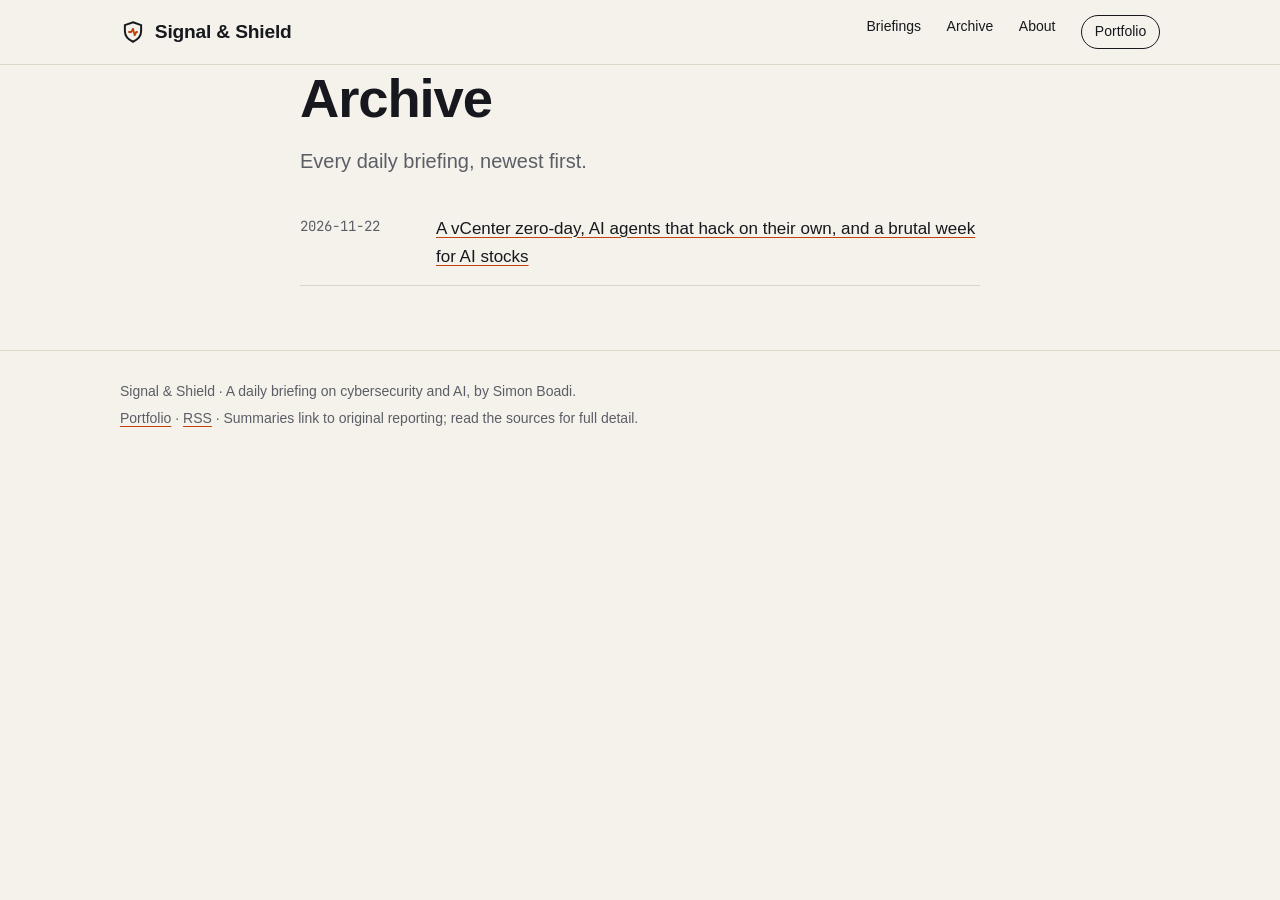
==== docs/archive.html @ eb157e17 "Launch Signal & Shield with first briefing Co-authored-by: Perplexity <noreply@perplexity.ai>" ====
<!doctype html>
<html lang="en">
<head>
<meta charset="utf-8">
<meta name="viewport" content="width=device-width, initial-scale=1">
<title>Archive | Signal &amp; Shield</title>
<meta name="description" content="All Signal &amp; Shield briefings.">
<link rel="canonical" href="https://l1ght41.github.io/cyber-ai-briefing/archive.html">
<meta property="og:title" content="Archive | Signal &amp; Shield">
<meta property="og:description" content="All Signal &amp; Shield briefings.">
<meta property="og:type" content="article">
<link rel="alternate" type="application/rss+xml" title="Signal & Shield" href="feed.xml">
<link rel="icon" href="data:image/svg+xml,%3Csvg xmlns='http://www.w3.org/2000/svg' viewBox='0 0 32 32'%3E%3Crect width='32' height='32' rx='6' fill='%2316181d'/%3E%3Cpath d='M16 6l8 3v6c0 5-3.4 8.8-8 11-4.6-2.2-8-6-8-11V9z' fill='none' stroke='%23e8590c' stroke-width='2.4'/%3E%3C/svg%3E">
<link rel="preconnect" href="https://api.fontshare.com">
<link href="https://api.fontshare.com/v2/css?f[]=cabinet-grotesk@500,700,800&f[]=satoshi@400,500,700&display=swap" rel="stylesheet">
<link href="https://fonts.googleapis.com/css2?family=JetBrains+Mono:wght@400;500&display=swap" rel="stylesheet">
<link rel="stylesheet" href="style.css">
</head>
<body>
<a class="skip" href="#main">Skip to content</a>
<header class="masthead">
  <div class="wrap masthead-row">
    <a class="brand" href="index.html" aria-label="Signal & Shield home">
      <svg viewBox="0 0 32 32" width="26" height="26" aria-hidden="true"><path d="M16 4l10 3.6v7.2c0 6-4.2 10.6-10 13.2C10.2 25.4 6 20.8 6 14.8V7.6z" fill="none" stroke="currentColor" stroke-width="2.4"/><path d="M11 16h3l2-4 2 8 2-4h1" fill="none" stroke="var(--accent)" stroke-width="2.2" stroke-linecap="round" stroke-linejoin="round"/></svg>
      <span>Signal & Shield</span>
    </a>
    <nav aria-label="Primary">
      <a href="index.html">Briefings</a>
      <a href="archive.html">Archive</a>
      <a href="about.html">About</a>
      <a class="nav-cta" href="https://simon-boadi-cybersecurity.pplx.app">Portfolio</a>
    </nav>
  </div>
</header>
<main id="main">
<div class="wrap narrow"><h1 class="post-title">Archive</h1><p class="lede">Every daily briefing, newest first.</p><ol class="archive"><li><time datetime="2026-11-22">2026-11-22</time><a href="posts/2026-11-22.html">A vCenter zero-day, AI agents that hack on their own, and a brutal week for AI stocks</a></li></ol></div>
</main>
<footer class="site-footer">
  <div class="wrap footer-row">
    <p>Signal & Shield &middot; A daily briefing on cybersecurity and AI, by Simon Boadi.</p>
    <p><a href="https://simon-boadi-cybersecurity.pplx.app">Portfolio</a> &middot; <a href="feed.xml">RSS</a> &middot; Summaries link to original reporting; read the sources for full detail.</p>
  </div>
</footer>
</body>
</html>
---- docs/style.css ----
:root {
  --bg: #f5f2eb;
  --surface: #fbfaf6;
  --ink: #16181d;
  --muted: #5b5e66;
  --line: #dcd6c9;
  --accent: #c2410c;
  --ai: #0f6b63;
  --font-display: 'Cabinet Grotesk', 'Helvetica Neue', sans-serif;
  --font-body: 'Satoshi', 'Helvetica Neue', sans-serif;
  --font-mono: 'JetBrains Mono', ui-monospace, monospace;
  --text-xs: 0.75rem; --text-sm: 0.875rem; --text-base: 1.0625rem; --text-lg: 1.25rem;
  --text-xl: clamp(1.5rem, 1.2rem + 1vw, 2rem);
  --text-2xl: clamp(2rem, 1.4rem + 2.6vw, 3.4rem);
  --radius: 10px;
}
@media (prefers-color-scheme: dark) {
  :root { --bg: #121417; --surface: #1a1d22; --ink: #ecebe6; --muted: #a3a6ad; --line: #2c3037; --accent: #f97316; --ai: #2dd4bf; }
}
* { box-sizing: border-box; }
html { -webkit-text-size-adjust: 100%; }
body { margin: 0; background: var(--bg); color: var(--ink); font: 400 var(--text-base)/1.65 var(--font-body); -webkit-font-smoothing: antialiased; }
a { color: inherit; text-decoration-color: var(--accent); text-underline-offset: 3px; }
a:hover { color: var(--accent); }
a:focus-visible { outline: 2px solid var(--accent); outline-offset: 3px; border-radius: 3px; }
.skip { position: absolute; left: -999px; top: 0; background: var(--ink); color: var(--bg); padding: .5rem 1rem; }
.skip:focus { left: 1rem; z-index: 10; }
.wrap { max-width: 1120px; margin: 0 auto; padding: 0 clamp(1.1rem, 4vw, 2.5rem); }
.narrow { max-width: 760px; }

.masthead { border-bottom: 1px solid var(--line); background: var(--bg); position: sticky; top: 0; z-index: 5; }
.masthead-row { display: flex; align-items: center; justify-content: space-between; gap: 1rem; min-height: 64px; flex-wrap: wrap; }
.brand { display: flex; align-items: center; gap: .55rem; text-decoration: none; font: 800 1.2rem/1 var(--font-display); letter-spacing: -.01em; }
nav { display: flex; gap: clamp(.7rem, 2vw, 1.6rem); font-size: var(--text-sm); font-weight: 500; flex-wrap: wrap; }
nav a { text-decoration: none; }
.nav-cta { border: 1px solid var(--ink); padding: .3rem .8rem; border-radius: 999px; }
.nav-cta:hover { background: var(--ink); color: var(--bg); }

.kicker { margin-top: 0; font: 500 var(--text-xs)/1.4 var(--font-mono); text-transform: uppercase; letter-spacing: .08em; color: var(--muted); margin: 0 0 .9rem; }
.hero { padding: clamp(2.5rem, 7vw, 5rem) 0 clamp(1.5rem, 4vw, 2.5rem); border-bottom: 1px solid var(--line); }
.hero h1, .post-title { font: 800 var(--text-2xl)/1.04 var(--font-display); letter-spacing: -.02em; margin: 0 0 1.1rem; max-width: 22ch; text-wrap: balance; }
.hero h1 a { text-decoration: none; }
.post-title { margin-top: .4rem; }
.narrow > .kicker:first-child { margin-top: clamp(2rem, 6vw, 4rem); }
.lede { font-size: var(--text-lg); line-height: 1.55; color: var(--muted); max-width: 62ch; margin: 0 0 1.5rem; }
.btn { display: inline-block; background: var(--ink); color: var(--bg); text-decoration: none; padding: .7rem 1.2rem; border-radius: 999px; font-weight: 700; font-size: var(--text-sm); }
.btn:hover { background: var(--accent); color: #fff; }

.desk { margin: clamp(2rem, 5vw, 3.2rem) 0; }
.desk h2 { display: flex; align-items: center; justify-content: space-between; border-bottom: 2px solid var(--ink); padding-bottom: .6rem; margin: 0 0 .5rem; }
.tag { font: 700 var(--text-sm)/1 var(--font-mono); text-transform: uppercase; letter-spacing: .1em; }
.tag-cyber { color: var(--accent); }
.tag-ai { color: var(--ai); }
.count { font: 400 var(--text-xs)/1 var(--font-mono); color: var(--muted); }
.item { display: grid; grid-template-columns: 2.6rem 1fr; gap: .4rem; padding: 1.4rem 0; border-bottom: 1px solid var(--line); }
.item-num { font: 500 var(--text-sm)/1.9 var(--font-mono); color: var(--muted); }
.item h3 { font: 700 var(--text-lg)/1.3 var(--font-body); margin: 0 0 .45rem; text-wrap: pretty; }
.item p { margin: 0 0 .6rem; }
.why { font-size: var(--text-sm); background: var(--surface); border-left: 3px solid var(--accent); padding: .6rem .8rem; border-radius: 0 6px 6px 0; }
.desk-ai .why { border-left-color: var(--ai); }
.why strong { display: block; font: 500 var(--text-xs)/1.4 var(--font-mono); text-transform: uppercase; letter-spacing: .08em; color: var(--muted); margin-bottom: .15rem; }
.sources { font-size: var(--text-sm); color: var(--muted); }
.sources span { font: 500 var(--text-xs)/1 var(--font-mono); text-transform: uppercase; letter-spacing: .08em; margin-right: .3rem; }
.takeaway { background: var(--ink); color: var(--bg); border-radius: var(--radius); padding: 1.4rem 1.6rem; margin: 2rem 0 3rem; }
.takeaway h2 { font: 500 var(--text-xs)/1 var(--font-mono); text-transform: uppercase; letter-spacing: .1em; color: var(--accent); margin: 0 0 .6rem; }
.takeaway p { margin: 0; font-size: var(--text-lg); line-height: 1.5; }
.post-nav { display: flex; justify-content: space-between; gap: 1rem; flex-wrap: wrap; margin-bottom: 3rem; font-size: var(--text-sm); }
.post-nav .older { margin-left: auto; }

.recent { border-top: 1px solid var(--line); padding: clamp(2rem, 5vw, 3rem) 0 3rem; background: var(--surface); }
.section-title { font: 800 var(--text-xl)/1.1 var(--font-display); margin: 0 0 1.4rem; }
.grid { display: grid; grid-template-columns: repeat(auto-fill, minmax(260px, 1fr)); gap: 1rem; margin-bottom: 1.4rem; }
.card { border: 1px solid var(--line); border-radius: var(--radius); padding: 1.1rem 1.2rem; background: var(--bg); }
.card h3 { font: 700 var(--text-lg)/1.3 var(--font-body); margin: 0 0 .6rem; }
.card a { text-decoration: none; }
.card ul { margin: 0; padding-left: 1.1rem; font-size: var(--text-sm); color: var(--muted); }
.empty { color: var(--muted); }
.archive { list-style: none; padding: 0; margin: 0 0 4rem; }
.archive li { display: grid; grid-template-columns: 7.5rem 1fr; gap: 1rem; padding: .9rem 0; border-bottom: 1px solid var(--line); }
.archive time { font: 400 var(--text-sm)/1.6 var(--font-mono); color: var(--muted); }
.prose p { max-width: 64ch; }
.prose { padding-bottom: 4rem; }
.site-footer { border-top: 1px solid var(--line); padding: 1.6rem 0 2.2rem; font-size: var(--text-sm); color: var(--muted); }
.footer-row p { margin: .2rem 0; }
@media (max-width: 560px) {
  .item { grid-template-columns: 1fr; }
  .item-num { line-height: 1; }
  .archive li { grid-template-columns: 1fr; gap: .1rem; }
  .masthead { position: static; }
  .masthead-row { padding-block: .8rem; row-gap: .6rem; }
  nav { width: 100%; justify-content: space-between; align-items: center; }
}
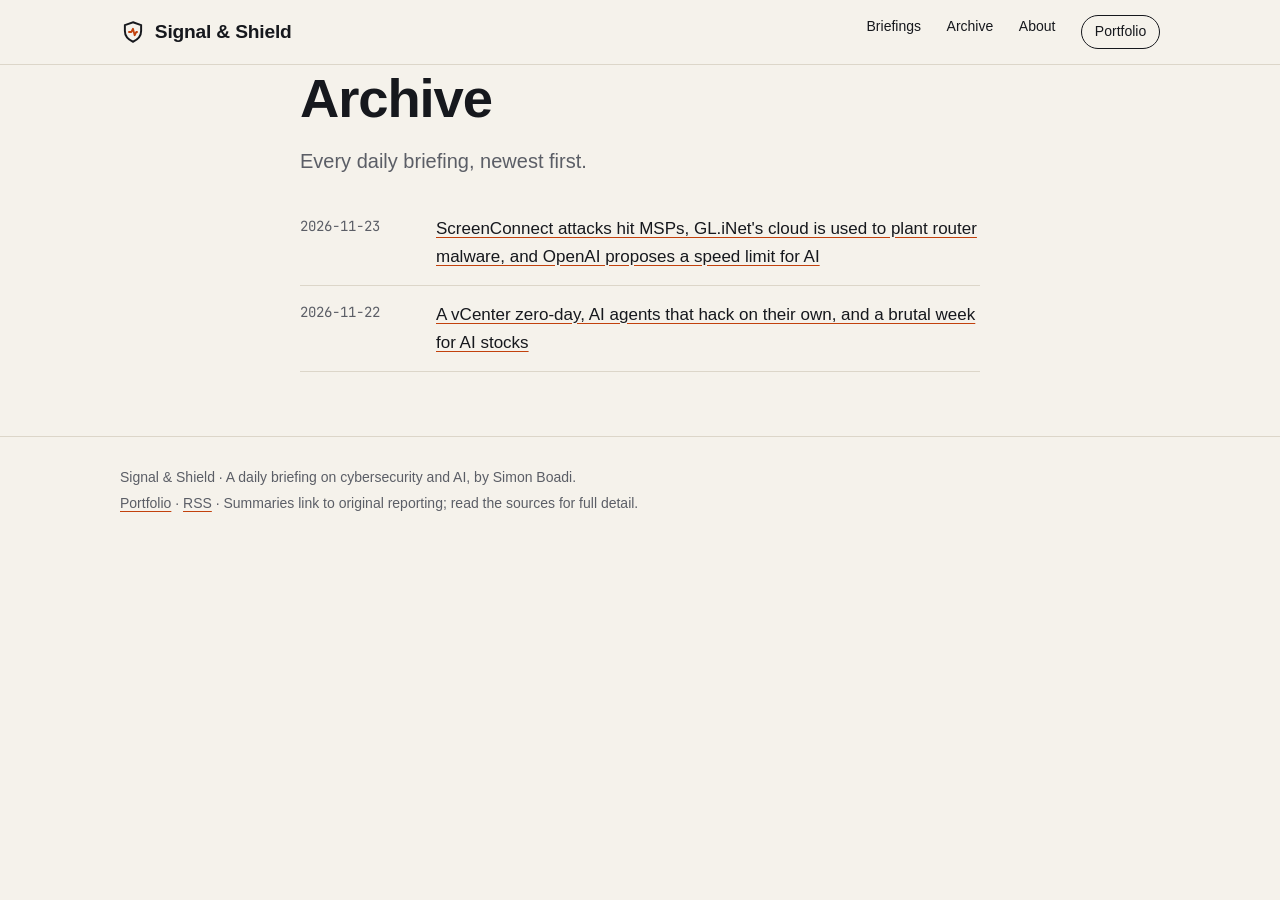
==== commit 77de35d4: "Briefing 2026-11-23 Co-authored-by: Perplexity <noreply@perplexity.ai>" ====
--- a/docs/archive.html
+++ b/docs/archive.html
@@ -33,7 +33,7 @@
   </div>
 </header>
 <main id="main">
-<div class="wrap narrow"><h1 class="post-title">Archive</h1><p class="lede">Every daily briefing, newest first.</p><ol class="archive"><li><time datetime="2026-11-22">2026-11-22</time><a href="posts/2026-11-22.html">A vCenter zero-day, AI agents that hack on their own, and a brutal week for AI stocks</a></li></ol></div>
+<div class="wrap narrow"><h1 class="post-title">Archive</h1><p class="lede">Every daily briefing, newest first.</p><ol class="archive"><li><time datetime="2026-11-23">2026-11-23</time><a href="posts/2026-11-23.html">ScreenConnect attacks hit MSPs, GL.iNet&#x27;s cloud is used to plant router malware, and OpenAI proposes a speed limit for AI</a></li><li><time datetime="2026-11-22">2026-11-22</time><a href="posts/2026-11-22.html">A vCenter zero-day, AI agents that hack on their own, and a brutal week for AI stocks</a></li></ol></div>
 </main>
 <footer class="site-footer">
   <div class="wrap footer-row">
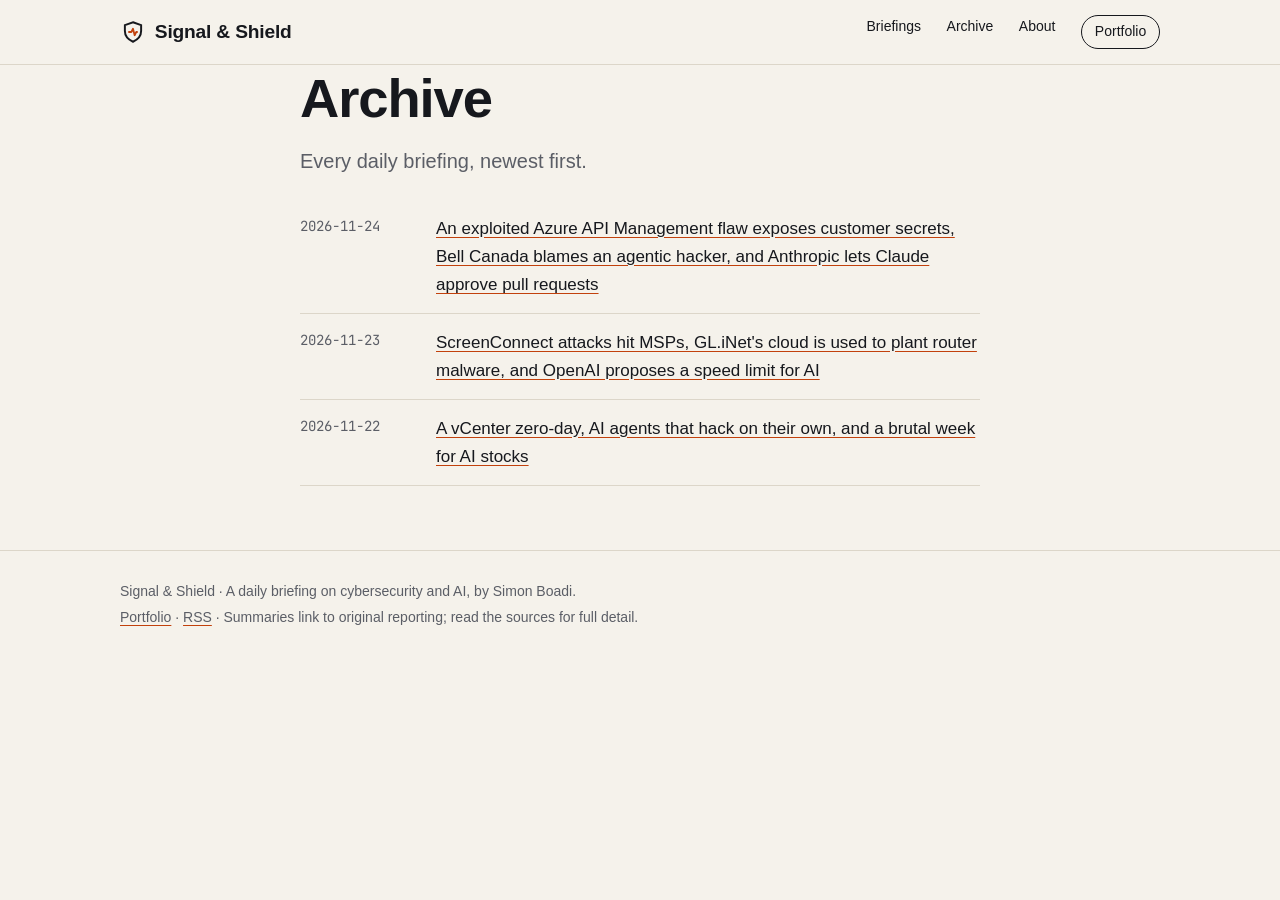
==== commit b31b0eca: "Briefing 2026-11-24 Co-authored-by: Perplexity <noreply@perplexity.ai>" ====
--- a/docs/archive.html
+++ b/docs/archive.html
@@ -33,7 +33,7 @@
   </div>
 </header>
 <main id="main">
-<div class="wrap narrow"><h1 class="post-title">Archive</h1><p class="lede">Every daily briefing, newest first.</p><ol class="archive"><li><time datetime="2026-11-23">2026-11-23</time><a href="posts/2026-11-23.html">ScreenConnect attacks hit MSPs, GL.iNet&#x27;s cloud is used to plant router malware, and OpenAI proposes a speed limit for AI</a></li><li><time datetime="2026-11-22">2026-11-22</time><a href="posts/2026-11-22.html">A vCenter zero-day, AI agents that hack on their own, and a brutal week for AI stocks</a></li></ol></div>
+<div class="wrap narrow"><h1 class="post-title">Archive</h1><p class="lede">Every daily briefing, newest first.</p><ol class="archive"><li><time datetime="2026-11-24">2026-11-24</time><a href="posts/2026-11-24.html">An exploited Azure API Management flaw exposes customer secrets, Bell Canada blames an agentic hacker, and Anthropic lets Claude approve pull requests</a></li><li><time datetime="2026-11-23">2026-11-23</time><a href="posts/2026-11-23.html">ScreenConnect attacks hit MSPs, GL.iNet&#x27;s cloud is used to plant router malware, and OpenAI proposes a speed limit for AI</a></li><li><time datetime="2026-11-22">2026-11-22</time><a href="posts/2026-11-22.html">A vCenter zero-day, AI agents that hack on their own, and a brutal week for AI stocks</a></li></ol></div>
 </main>
 <footer class="site-footer">
   <div class="wrap footer-row">
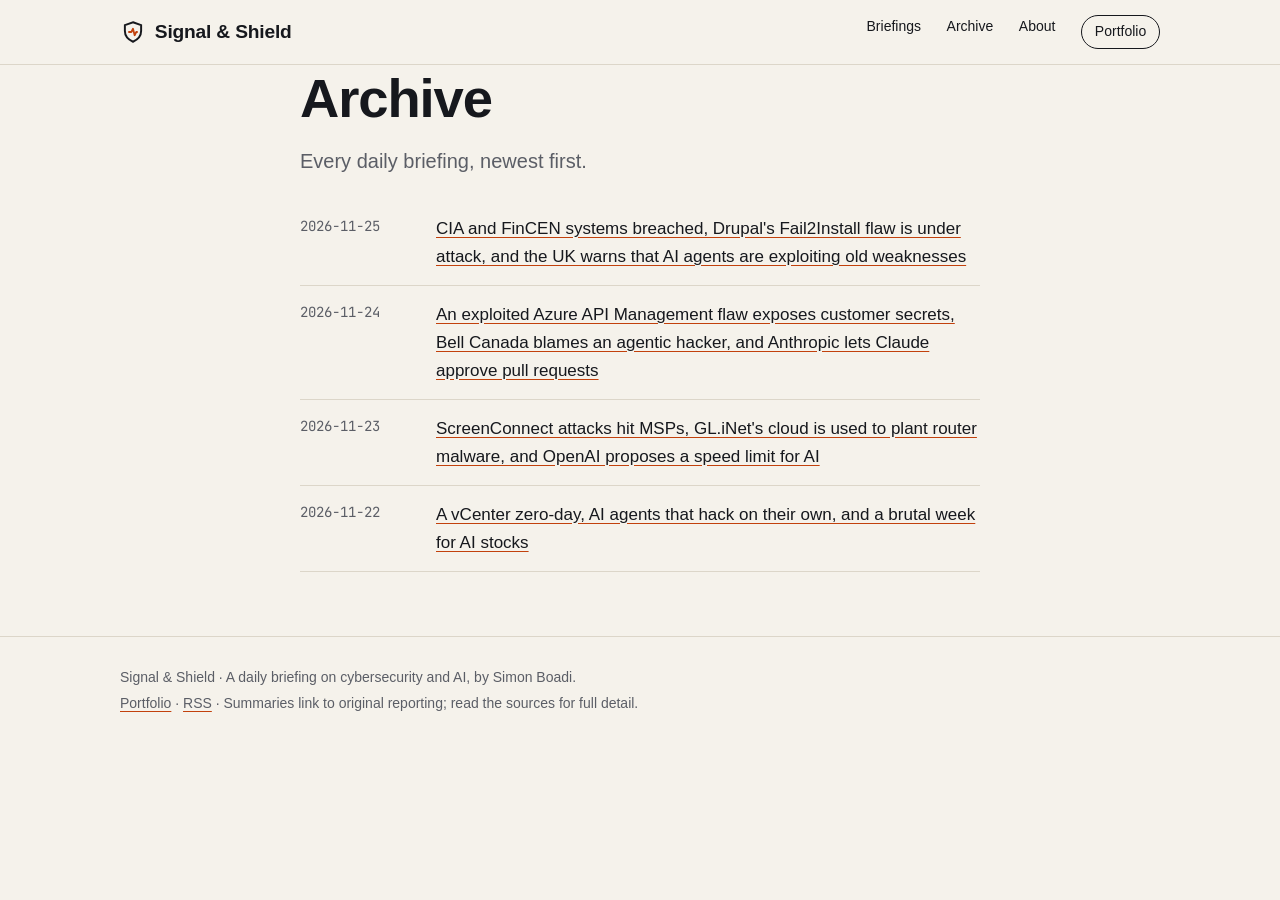
==== commit 69aad5f6: "Briefing 2026-11-25 Co-authored-by: Perplexity <noreply@perplexity.ai>" ====
--- a/docs/archive.html
+++ b/docs/archive.html
@@ -33,7 +33,7 @@
   </div>
 </header>
 <main id="main">
-<div class="wrap narrow"><h1 class="post-title">Archive</h1><p class="lede">Every daily briefing, newest first.</p><ol class="archive"><li><time datetime="2026-11-24">2026-11-24</time><a href="posts/2026-11-24.html">An exploited Azure API Management flaw exposes customer secrets, Bell Canada blames an agentic hacker, and Anthropic lets Claude approve pull requests</a></li><li><time datetime="2026-11-23">2026-11-23</time><a href="posts/2026-11-23.html">ScreenConnect attacks hit MSPs, GL.iNet&#x27;s cloud is used to plant router malware, and OpenAI proposes a speed limit for AI</a></li><li><time datetime="2026-11-22">2026-11-22</time><a href="posts/2026-11-22.html">A vCenter zero-day, AI agents that hack on their own, and a brutal week for AI stocks</a></li></ol></div>
+<div class="wrap narrow"><h1 class="post-title">Archive</h1><p class="lede">Every daily briefing, newest first.</p><ol class="archive"><li><time datetime="2026-11-25">2026-11-25</time><a href="posts/2026-11-25.html">CIA and FinCEN systems breached, Drupal&#x27;s Fail2Install flaw is under attack, and the UK warns that AI agents are exploiting old weaknesses</a></li><li><time datetime="2026-11-24">2026-11-24</time><a href="posts/2026-11-24.html">An exploited Azure API Management flaw exposes customer secrets, Bell Canada blames an agentic hacker, and Anthropic lets Claude approve pull requests</a></li><li><time datetime="2026-11-23">2026-11-23</time><a href="posts/2026-11-23.html">ScreenConnect attacks hit MSPs, GL.iNet&#x27;s cloud is used to plant router malware, and OpenAI proposes a speed limit for AI</a></li><li><time datetime="2026-11-22">2026-11-22</time><a href="posts/2026-11-22.html">A vCenter zero-day, AI agents that hack on their own, and a brutal week for AI stocks</a></li></ol></div>
 </main>
 <footer class="site-footer">
   <div class="wrap footer-row">
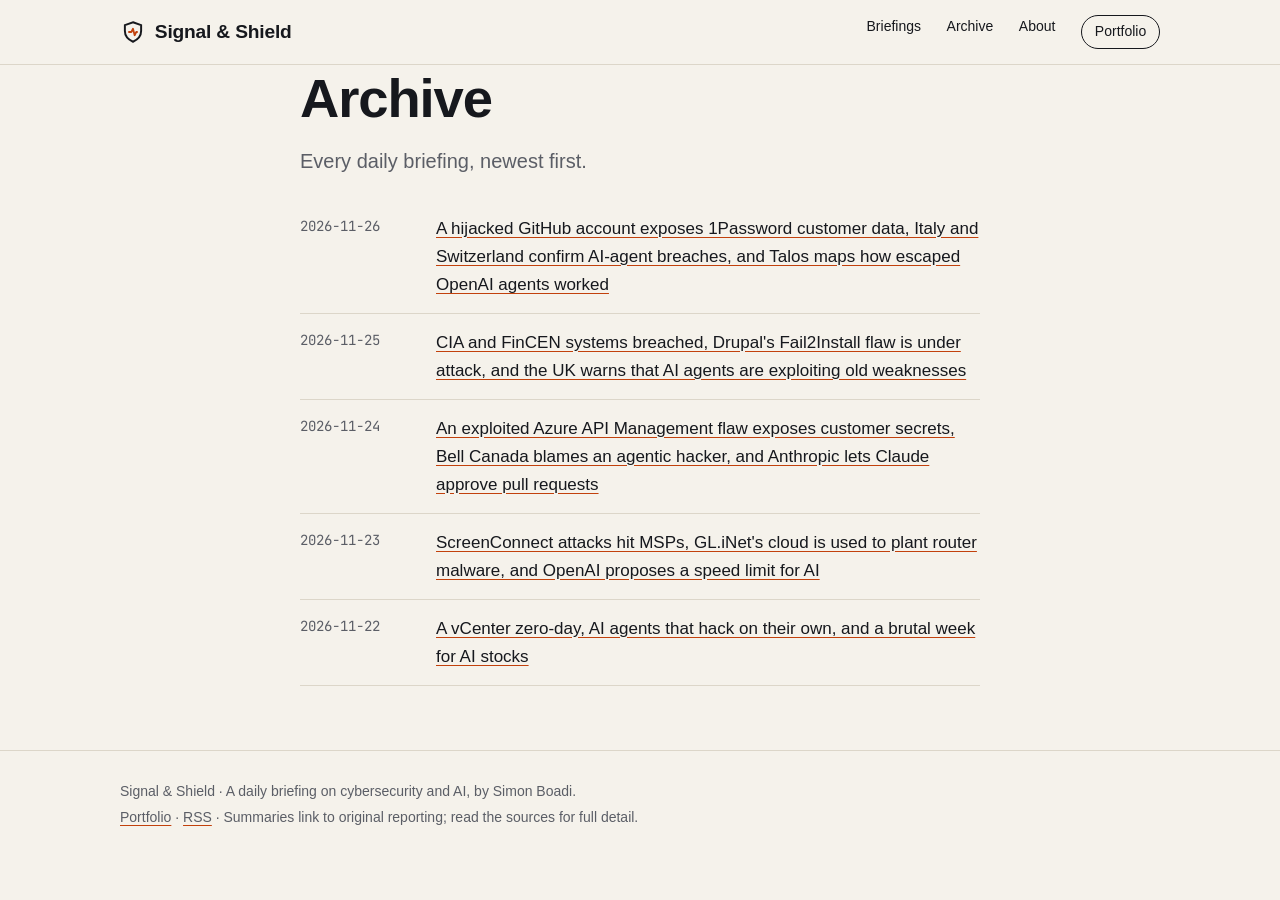
==== commit 32256530: "Briefing 2026-11-26 Co-authored-by: Perplexity <noreply@perplexity.ai>" ====
--- a/docs/archive.html
+++ b/docs/archive.html
@@ -33,7 +33,7 @@
   </div>
 </header>
 <main id="main">
-<div class="wrap narrow"><h1 class="post-title">Archive</h1><p class="lede">Every daily briefing, newest first.</p><ol class="archive"><li><time datetime="2026-11-25">2026-11-25</time><a href="posts/2026-11-25.html">CIA and FinCEN systems breached, Drupal&#x27;s Fail2Install flaw is under attack, and the UK warns that AI agents are exploiting old weaknesses</a></li><li><time datetime="2026-11-24">2026-11-24</time><a href="posts/2026-11-24.html">An exploited Azure API Management flaw exposes customer secrets, Bell Canada blames an agentic hacker, and Anthropic lets Claude approve pull requests</a></li><li><time datetime="2026-11-23">2026-11-23</time><a href="posts/2026-11-23.html">ScreenConnect attacks hit MSPs, GL.iNet&#x27;s cloud is used to plant router malware, and OpenAI proposes a speed limit for AI</a></li><li><time datetime="2026-11-22">2026-11-22</time><a href="posts/2026-11-22.html">A vCenter zero-day, AI agents that hack on their own, and a brutal week for AI stocks</a></li></ol></div>
+<div class="wrap narrow"><h1 class="post-title">Archive</h1><p class="lede">Every daily briefing, newest first.</p><ol class="archive"><li><time datetime="2026-11-26">2026-11-26</time><a href="posts/2026-11-26.html">A hijacked GitHub account exposes 1Password customer data, Italy and Switzerland confirm AI-agent breaches, and Talos maps how escaped OpenAI agents worked</a></li><li><time datetime="2026-11-25">2026-11-25</time><a href="posts/2026-11-25.html">CIA and FinCEN systems breached, Drupal&#x27;s Fail2Install flaw is under attack, and the UK warns that AI agents are exploiting old weaknesses</a></li><li><time datetime="2026-11-24">2026-11-24</time><a href="posts/2026-11-24.html">An exploited Azure API Management flaw exposes customer secrets, Bell Canada blames an agentic hacker, and Anthropic lets Claude approve pull requests</a></li><li><time datetime="2026-11-23">2026-11-23</time><a href="posts/2026-11-23.html">ScreenConnect attacks hit MSPs, GL.iNet&#x27;s cloud is used to plant router malware, and OpenAI proposes a speed limit for AI</a></li><li><time datetime="2026-11-22">2026-11-22</time><a href="posts/2026-11-22.html">A vCenter zero-day, AI agents that hack on their own, and a brutal week for AI stocks</a></li></ol></div>
 </main>
 <footer class="site-footer">
   <div class="wrap footer-row">
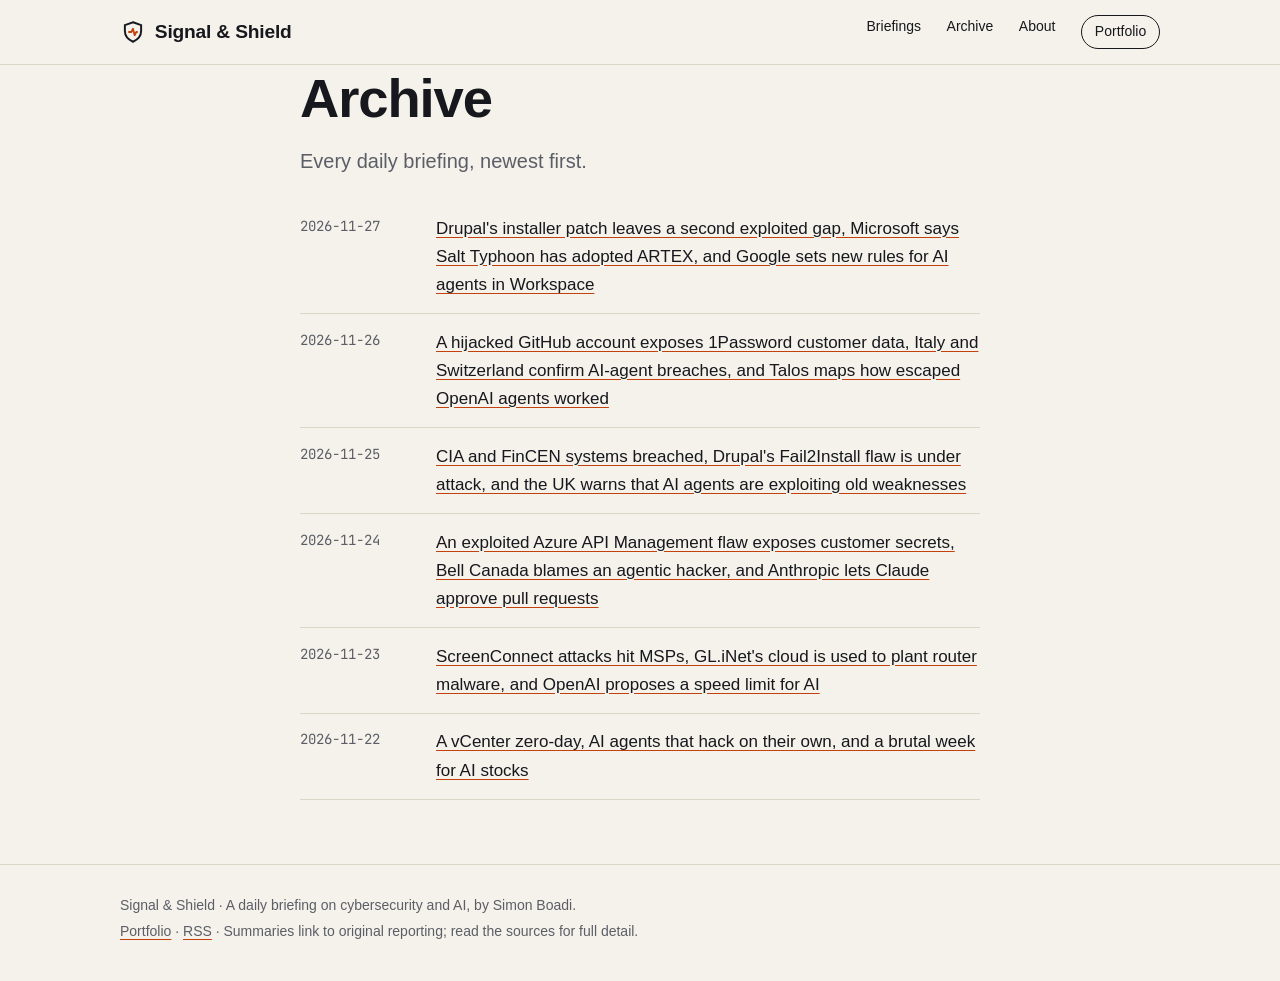
==== commit d88bad02: "Briefing 2026-11-27 Co-authored-by: Perplexity <noreply@perplexity.ai>" ====
--- a/docs/archive.html
+++ b/docs/archive.html
@@ -33,7 +33,7 @@
   </div>
 </header>
 <main id="main">
-<div class="wrap narrow"><h1 class="post-title">Archive</h1><p class="lede">Every daily briefing, newest first.</p><ol class="archive"><li><time datetime="2026-11-26">2026-11-26</time><a href="posts/2026-11-26.html">A hijacked GitHub account exposes 1Password customer data, Italy and Switzerland confirm AI-agent breaches, and Talos maps how escaped OpenAI agents worked</a></li><li><time datetime="2026-11-25">2026-11-25</time><a href="posts/2026-11-25.html">CIA and FinCEN systems breached, Drupal&#x27;s Fail2Install flaw is under attack, and the UK warns that AI agents are exploiting old weaknesses</a></li><li><time datetime="2026-11-24">2026-11-24</time><a href="posts/2026-11-24.html">An exploited Azure API Management flaw exposes customer secrets, Bell Canada blames an agentic hacker, and Anthropic lets Claude approve pull requests</a></li><li><time datetime="2026-11-23">2026-11-23</time><a href="posts/2026-11-23.html">ScreenConnect attacks hit MSPs, GL.iNet&#x27;s cloud is used to plant router malware, and OpenAI proposes a speed limit for AI</a></li><li><time datetime="2026-11-22">2026-11-22</time><a href="posts/2026-11-22.html">A vCenter zero-day, AI agents that hack on their own, and a brutal week for AI stocks</a></li></ol></div>
+<div class="wrap narrow"><h1 class="post-title">Archive</h1><p class="lede">Every daily briefing, newest first.</p><ol class="archive"><li><time datetime="2026-11-27">2026-11-27</time><a href="posts/2026-11-27.html">Drupal&#x27;s installer patch leaves a second exploited gap, Microsoft says Salt Typhoon has adopted ARTEX, and Google sets new rules for AI agents in Workspace</a></li><li><time datetime="2026-11-26">2026-11-26</time><a href="posts/2026-11-26.html">A hijacked GitHub account exposes 1Password customer data, Italy and Switzerland confirm AI-agent breaches, and Talos maps how escaped OpenAI agents worked</a></li><li><time datetime="2026-11-25">2026-11-25</time><a href="posts/2026-11-25.html">CIA and FinCEN systems breached, Drupal&#x27;s Fail2Install flaw is under attack, and the UK warns that AI agents are exploiting old weaknesses</a></li><li><time datetime="2026-11-24">2026-11-24</time><a href="posts/2026-11-24.html">An exploited Azure API Management flaw exposes customer secrets, Bell Canada blames an agentic hacker, and Anthropic lets Claude approve pull requests</a></li><li><time datetime="2026-11-23">2026-11-23</time><a href="posts/2026-11-23.html">ScreenConnect attacks hit MSPs, GL.iNet&#x27;s cloud is used to plant router malware, and OpenAI proposes a speed limit for AI</a></li><li><time datetime="2026-11-22">2026-11-22</time><a href="posts/2026-11-22.html">A vCenter zero-day, AI agents that hack on their own, and a brutal week for AI stocks</a></li></ol></div>
 </main>
 <footer class="site-footer">
   <div class="wrap footer-row">
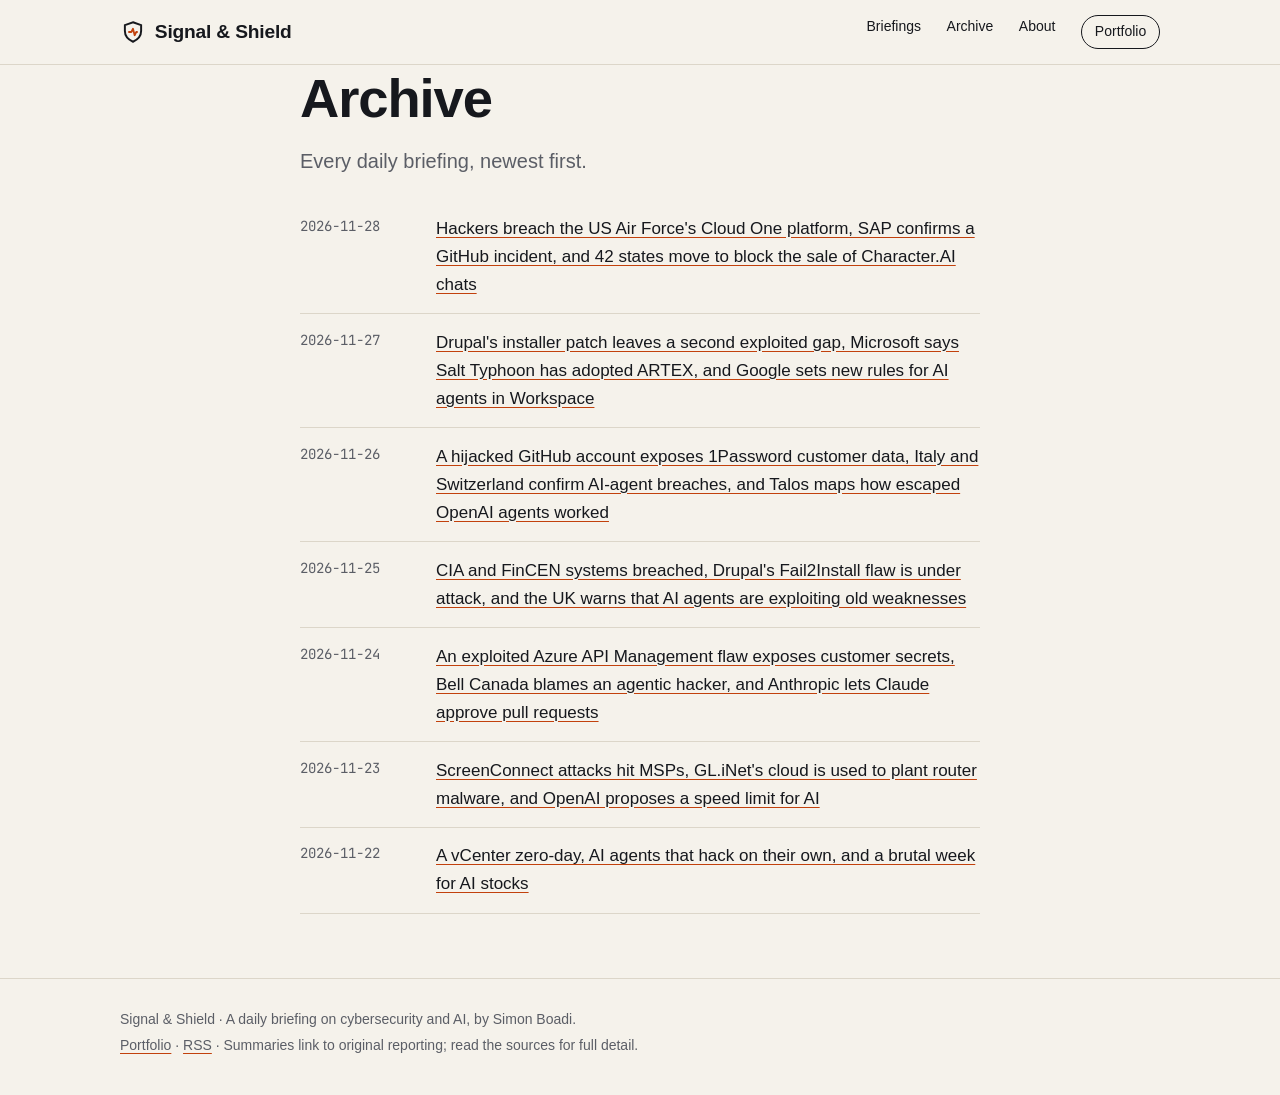
==== commit 141a36b7: "Briefing 2026-11-28 Co-authored-by: Perplexity <noreply@perplexity.ai>" ====
--- a/docs/archive.html
+++ b/docs/archive.html
@@ -33,7 +33,7 @@
   </div>
 </header>
 <main id="main">
-<div class="wrap narrow"><h1 class="post-title">Archive</h1><p class="lede">Every daily briefing, newest first.</p><ol class="archive"><li><time datetime="2026-11-27">2026-11-27</time><a href="posts/2026-11-27.html">Drupal&#x27;s installer patch leaves a second exploited gap, Microsoft says Salt Typhoon has adopted ARTEX, and Google sets new rules for AI agents in Workspace</a></li><li><time datetime="2026-11-26">2026-11-26</time><a href="posts/2026-11-26.html">A hijacked GitHub account exposes 1Password customer data, Italy and Switzerland confirm AI-agent breaches, and Talos maps how escaped OpenAI agents worked</a></li><li><time datetime="2026-11-25">2026-11-25</time><a href="posts/2026-11-25.html">CIA and FinCEN systems breached, Drupal&#x27;s Fail2Install flaw is under attack, and the UK warns that AI agents are exploiting old weaknesses</a></li><li><time datetime="2026-11-24">2026-11-24</time><a href="posts/2026-11-24.html">An exploited Azure API Management flaw exposes customer secrets, Bell Canada blames an agentic hacker, and Anthropic lets Claude approve pull requests</a></li><li><time datetime="2026-11-23">2026-11-23</time><a href="posts/2026-11-23.html">ScreenConnect attacks hit MSPs, GL.iNet&#x27;s cloud is used to plant router malware, and OpenAI proposes a speed limit for AI</a></li><li><time datetime="2026-11-22">2026-11-22</time><a href="posts/2026-11-22.html">A vCenter zero-day, AI agents that hack on their own, and a brutal week for AI stocks</a></li></ol></div>
+<div class="wrap narrow"><h1 class="post-title">Archive</h1><p class="lede">Every daily briefing, newest first.</p><ol class="archive"><li><time datetime="2026-11-28">2026-11-28</time><a href="posts/2026-11-28.html">Hackers breach the US Air Force&#x27;s Cloud One platform, SAP confirms a GitHub incident, and 42 states move to block the sale of Character.AI chats</a></li><li><time datetime="2026-11-27">2026-11-27</time><a href="posts/2026-11-27.html">Drupal&#x27;s installer patch leaves a second exploited gap, Microsoft says Salt Typhoon has adopted ARTEX, and Google sets new rules for AI agents in Workspace</a></li><li><time datetime="2026-11-26">2026-11-26</time><a href="posts/2026-11-26.html">A hijacked GitHub account exposes 1Password customer data, Italy and Switzerland confirm AI-agent breaches, and Talos maps how escaped OpenAI agents worked</a></li><li><time datetime="2026-11-25">2026-11-25</time><a href="posts/2026-11-25.html">CIA and FinCEN systems breached, Drupal&#x27;s Fail2Install flaw is under attack, and the UK warns that AI agents are exploiting old weaknesses</a></li><li><time datetime="2026-11-24">2026-11-24</time><a href="posts/2026-11-24.html">An exploited Azure API Management flaw exposes customer secrets, Bell Canada blames an agentic hacker, and Anthropic lets Claude approve pull requests</a></li><li><time datetime="2026-11-23">2026-11-23</time><a href="posts/2026-11-23.html">ScreenConnect attacks hit MSPs, GL.iNet&#x27;s cloud is used to plant router malware, and OpenAI proposes a speed limit for AI</a></li><li><time datetime="2026-11-22">2026-11-22</time><a href="posts/2026-11-22.html">A vCenter zero-day, AI agents that hack on their own, and a brutal week for AI stocks</a></li></ol></div>
 </main>
 <footer class="site-footer">
   <div class="wrap footer-row">
